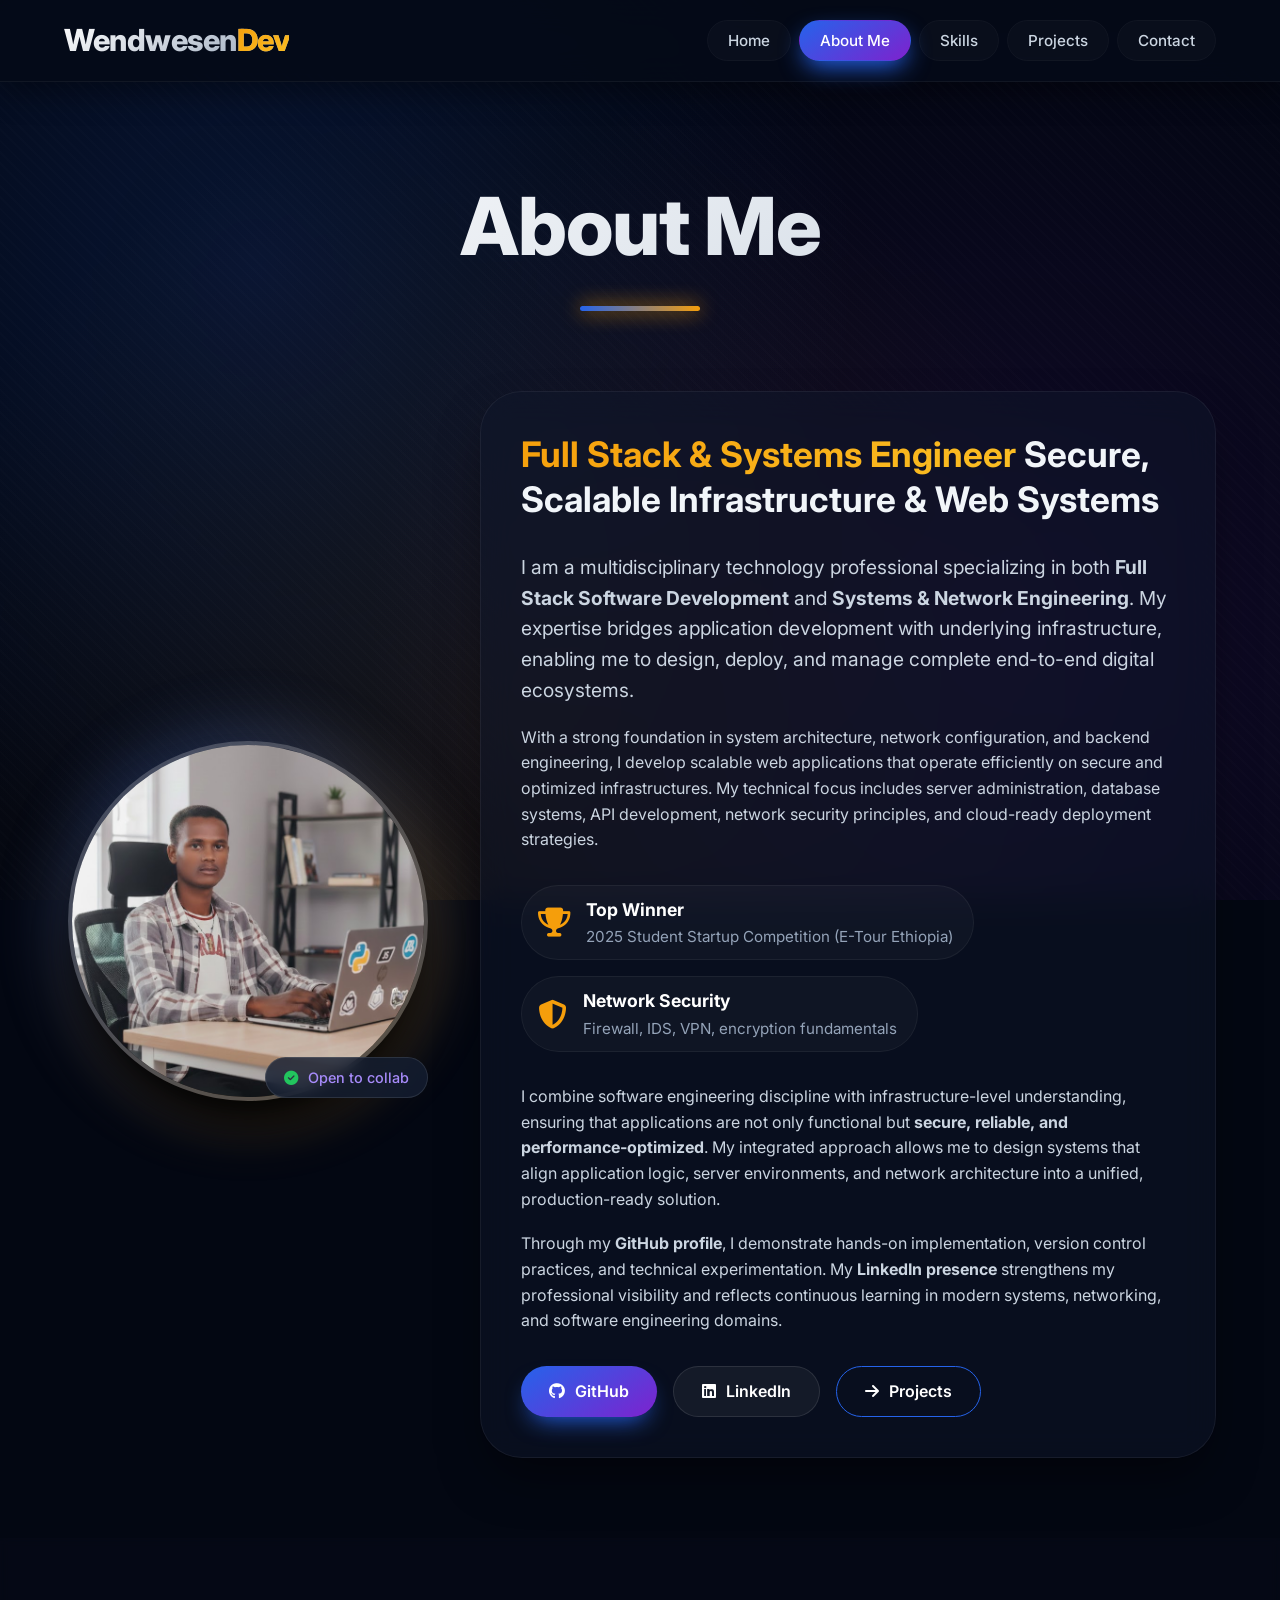
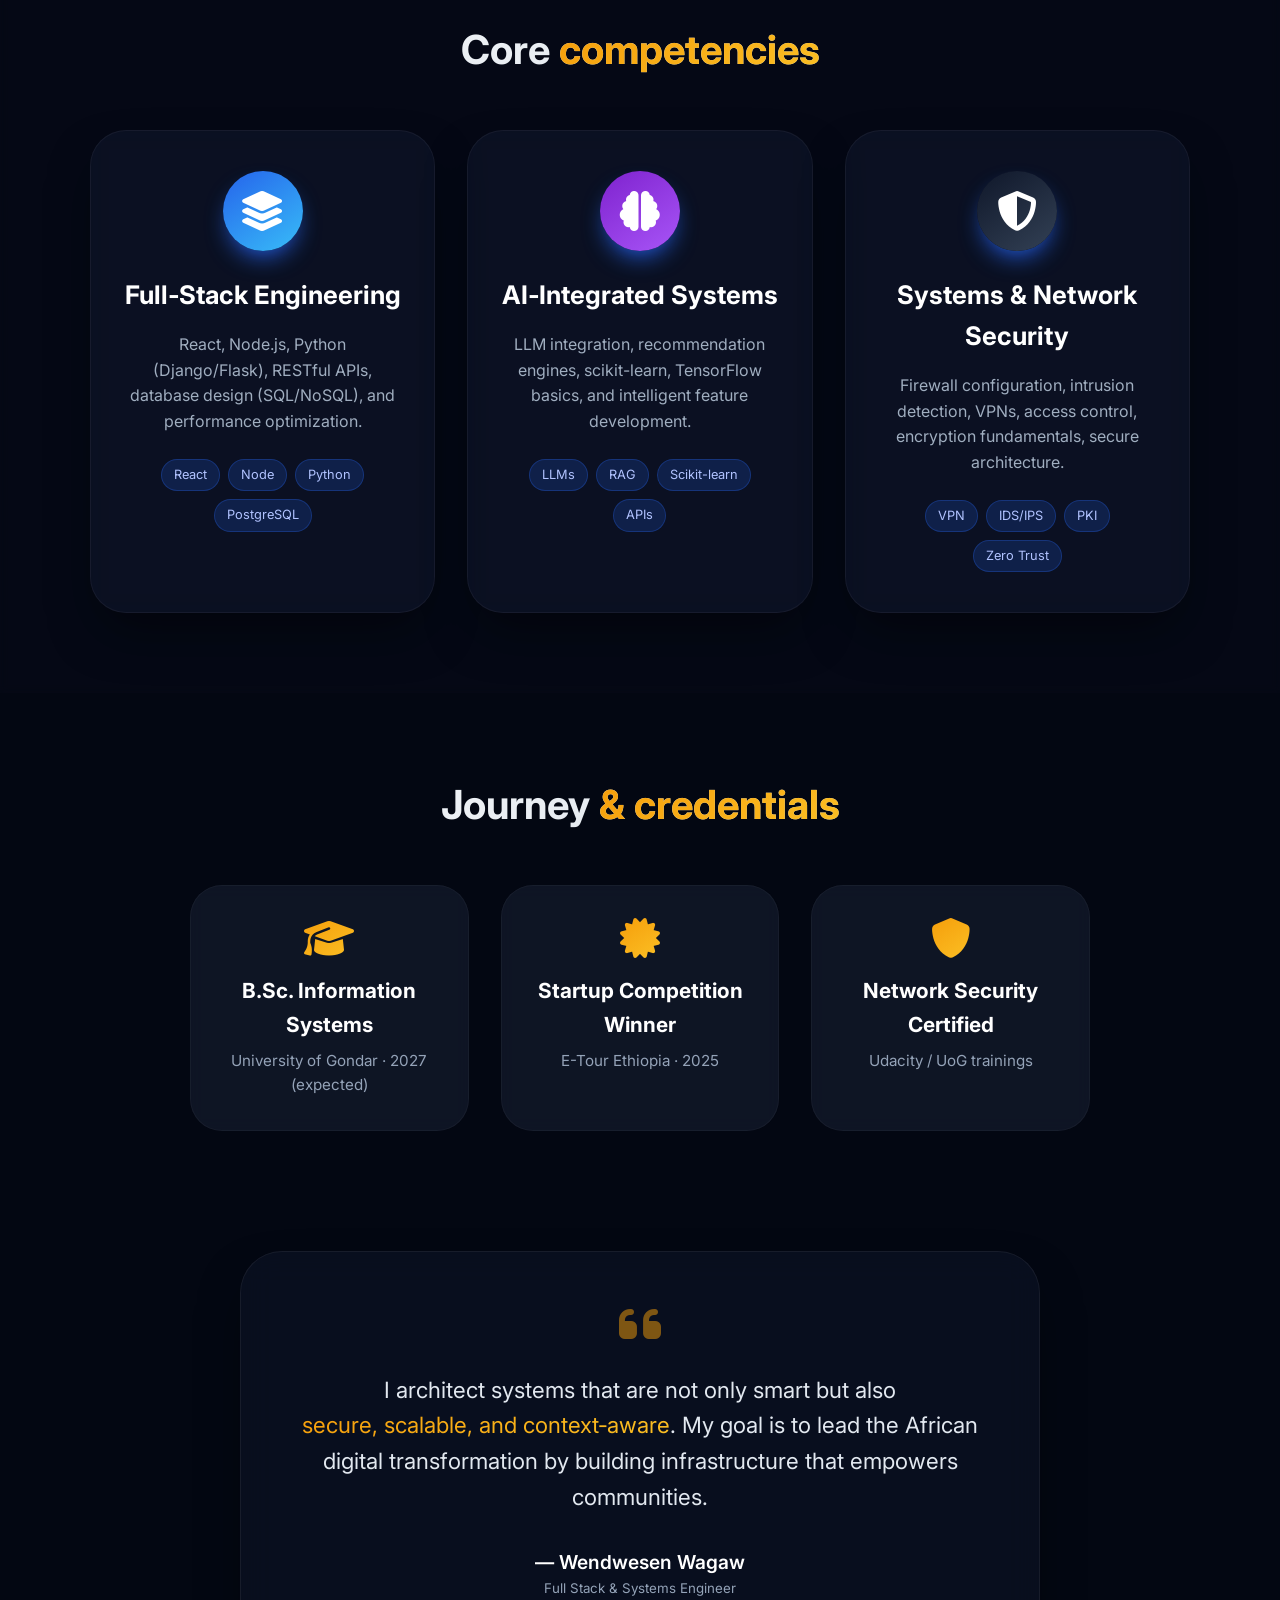
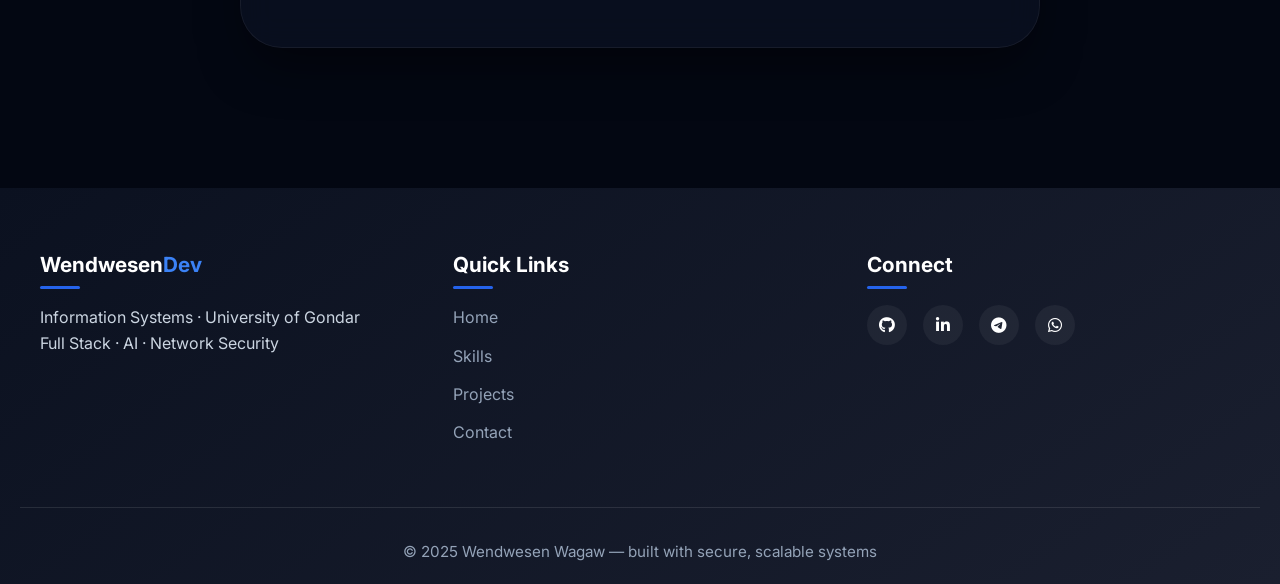
==== aboutme.html @ 7843f865 "Initial commit" ====
<!DOCTYPE html>
<html lang="en">

<head>
  <meta charset="UTF-8">
  <meta name="viewport" content="width=device-width, initial-scale=1.0">
  <title>About Me | Wendwesen · Full Stack & Systems Engineer</title>
  <!-- ===== aboutme.css ===== -->
  <link rel="stylesheet" href="aboutme.css">
  <!-- Font Awesome 6 (free) & Google Fonts -->
  <link rel="stylesheet" href="https://cdnjs.cloudflare.com/ajax/libs/font-awesome/6.4.0/css/all.min.css">
  <link href="https://fonts.googleapis.com/css2?family=Inter:wght@300;400;500;600;700;800&display=swap"
    rel="stylesheet">
</head>

<body>
  <!-- NAVBAR (matches project/contact style) -->
  <nav class="navbar">
    <div class="logo">Wendwesen<span>Dev</span></div>
    <ul class="nav-links">
      <li><a href="home.html">Home</a></li>
      <li><a href="aboutme.html" class="active">About Me</a></li>
      <li><a href="skills.html">Skills</a></li>
      <li><a href="projects.html">Projects</a></li>
      <li><a href="contact.html">Contact</a></li>
    </ul>
    <div class="hamburger">
      <span></span><span></span><span></span>
    </div>
  </nav>

  <!-- HERO (simple, bold) -->
  <header class="page-header">
    <div class="container">
      <h1>About Me</h1>
      <div class="header-underline"></div>
    </div>
  </header>

  <!-- MAIN BIO SECTION – redesigned with vibrant glass & gradient -->
  <main>
    <!-- INTRO CARD (left image, right text) -->
    <section class="intro-section fade-in">
      <div class="container intro-grid">
        <!-- profile image with animated glow -->
        <div class="profile-frame">
          <div class="profile-glow"></div>
          <img src="linkedin.jpg" alt="Wendwesen Wagaw" class="profile-img">
          <div class="status-badge">
            <i class="fa-solid fa-circle-check"></i> Open to collab
          </div>
        </div>

        <!-- right side glass card (expanded) -->
        <div class="intro-card glass-card">
          <h2><span class="gradient-highlight">Full Stack & Systems Engineer</span>  Secure, Scalable Infrastructure &
            Web Systems</h2>

          <p class="lead">I am a multidisciplinary technology professional specializing in both <strong>Full Stack
              Software Development</strong> and <strong>Systems & Network Engineering</strong>. My expertise bridges
            application development with underlying infrastructure, enabling me to design, deploy, and manage complete
            end-to-end digital ecosystems.</p>

          <p>With a strong foundation in system architecture, network configuration, and backend engineering, I develop
            scalable web applications that operate efficiently on secure and optimized infrastructures. My technical
            focus includes server administration, database systems, API development, network security principles, and
            cloud-ready deployment strategies.</p>

          <div class="achievement-grid">
            <div class="achievement-item">
              <i class="fa-solid fa-trophy"></i>
              <div><strong>Top Winner</strong> <span>2025 Student Startup Competition (E-Tour Ethiopia)</span></div>
            </div>
            <div class="achievement-item">
              <i class="fa-solid fa-shield-halved"></i>
              <div><strong>Network Security</strong> <span>Firewall, IDS, VPN, encryption fundamentals</span></div>
            </div>
          </div>

          <p>I combine software engineering discipline with infrastructure-level understanding, ensuring that
            applications are not only functional but <strong>secure, reliable, and performance-optimized</strong>. My
            integrated approach allows me to design systems that align application logic, server environments, and
            network architecture into a unified, production-ready solution.</p>

          <p>Through my <strong>GitHub profile</strong>, I demonstrate hands-on implementation, version control
            practices, and technical experimentation. My <strong>LinkedIn presence</strong> strengthens my professional
            visibility and reflects continuous learning in modern systems, networking, and software engineering domains.
          </p>

          <!-- CTA buttons (like contact page) -->
          <div class="cta-group">
            <a href="https://github.com/wendeor21-ai" class="btn btn-primary"><i class="fa-brands fa-github"></i> GitHub</a>
            <a href="https://www.linkedin.com/in/wendwesen-wagaw-0b482a38b" class="btn btn-secondary"><i class="fa-brands fa-linkedin"></i> LinkedIn</a>
            <a href="projects.html" class="btn btn-outline"><i class="fa-solid fa-arrow-right"></i> Projects</a>
          </div>
        </div>
      </div>
    </section>

    <!-- CORE PILLARS SECTION (3 cards, like contact/resources but with new colors) -->
    <section class="pillars-section fade-in">
      <div class="container">
        <h2 class="section-title">Core <span class="gradient-text">competencies</span></h2>
        <div class="pillars-grid">
          <div class="pillar-card">
            <div class="pillar-icon" style="background: linear-gradient(145deg, #2563eb, #38bdf8);">
              <i class="fa-solid fa-layer-group"></i>
            </div>
            <h3>Full‑Stack Engineering</h3>
            <p>React, Node.js, Python (Django/Flask), RESTful APIs, database design (SQL/NoSQL), and performance
              optimization.</p>
            <div class="pillar-tags">
              <span>React</span><span>Node</span><span>Python</span><span>PostgreSQL</span>
            </div>
          </div>
          <div class="pillar-card">
            <div class="pillar-icon" style="background: linear-gradient(145deg, #7e22ce, #a855f7);">
              <i class="fa-solid fa-brain"></i>
            </div>
            <h3>AI‑Integrated Systems</h3>
            <p>LLM integration, recommendation engines, scikit-learn, TensorFlow basics, and intelligent feature
              development.</p>
            <div class="pillar-tags">
              <span>LLMs</span><span>RAG</span><span>Scikit-learn</span><span>APIs</span>
            </div>
          </div>
          <div class="pillar-card">
            <div class="pillar-icon" style="background: linear-gradient(145deg, #0f172a, #334155);">
              <i class="fa-solid fa-shield-halved"></i>
            </div>
            <h3>Systems & Network Security</h3>
            <p>Firewall configuration, intrusion detection, VPNs, access control, encryption fundamentals, secure
              architecture.</p>
            <div class="pillar-tags">
              <span>VPN</span><span>IDS/IPS</span><span>PKI</span><span>Zero Trust</span>
            </div>
          </div>
        </div>
      </div>
    </section>

    <!-- MINI TIMELINE / EDUCATION (compact, professional) -->
    <section class="edu-section fade-in">
      <div class="container">
        <h2 class="section-title">Journey <span class="gradient-text">& credentials</span></h2>
        <div class="edu-flex">
          <div class="edu-card">
            <i class="fa-solid fa-graduation-cap"></i>
            <h4>B.Sc. Information Systems</h4>
            <p>University of Gondar · 2027 (expected)</p>
          </div>
          <div class="edu-card">
            <i class="fa-solid fa-certificate"></i>
            <h4>Startup Competition Winner</h4>
            <p>E-Tour Ethiopia · 2025</p>
          </div>
          <div class="edu-card">
            <i class="fa-solid fa-shield"></i>
            <h4>Network Security Certified</h4>
            <p>Udacity / UoG trainings</p>
          </div>
        </div>
      </div>
    </section>

    <!-- QUOTE / VISION (attractive highlight) -->
    <section class="vision-section fade-in">
      <div class="container">
        <div class="vision-card glass-card">
          <i class="fa-solid fa-quote-left"></i>
          <p>I architect systems that are not only smart but also <span class="gradient-highlight">secure, scalable, and
              context‑aware</span>. My goal is to lead the African digital transformation by building infrastructure
            that empowers communities.</p>
          <div class="vision-footer">
            <span>— Wendwesen Wagaw</span>
            <small>Full Stack & Systems Engineer</small>
          </div>
        </div>
      </div>
    </section>
  </main>

  <!-- FOOTER (exactly like contact page) -->
  <footer>
    <div class="footer-content">
      <div class="footer-col">
        <h3>Wendwesen<span>Dev</span></h3>
        <p>Information Systems · University of Gondar</p>
        <p>Full Stack · AI · Network Security</p>
      </div>
      <div class="footer-col">
        <h3>Quick Links</h3>
        <a href="home.html">Home</a>
        <a href="skills.html">Skills</a>
        <a href="projects.html">Projects</a>
        <a href="contact.html">Contact</a>
      </div>
      <div class="footer-col">
        <h3>Connect</h3>
        <div class="footer-social">
          <a href="https://github.com/wendeor21-ai" aria-label="GitHub"><i class="fab fa-github"></i></a>
          <a href="https://www.linkedin.com/in/wendwesen-wagaw-0b482a38b" aria-label="LinkedIn"><i class="fab fa-linkedin-in"></i></a>
          <a href="https://t.me/wendwesen1" target="_blank" aria-label="Telegram"><i class="fab fa-telegram"></i></a>
            <a href="https://wa.me/251914225724" target="_blank" aria-label="WhatsApp"><i class="fab fa-whatsapp"></i></a>

        </div>
      </div>
    </div>
    <p class="footer-bottom">© 2025 Wendwesen Wagaw — built with secure, scalable systems</p>
  </footer>

  <!-- mobile menu script + fade observer -->
  <script>
    // mobile toggle
    const hamburger = document.querySelector('.hamburger');
    const navLinks = document.querySelector('.nav-links');
    hamburger.addEventListener('click', () => {
      navLinks.classList.toggle('active');
    });
    // close on link click
    document.querySelectorAll('.nav-links a').forEach(link => {
      link.addEventListener('click', () => navLinks.classList.remove('active'));
    });

    // fade-in observer
    const faders = document.querySelectorAll('.fade-in');
    const observer = new IntersectionObserver(entries => {
      entries.forEach(e => e.isIntersecting && e.target.classList.add('visible'));
    }, { threshold: 0.2 });
    faders.forEach(el => observer.observe(el));
  </script>
</body>

</html>
---- aboutme.css ----
/* ===== aboutme.css – redesigned, attractive, matches project/contact aesthetic ===== */
* {
  margin: 0;
  padding: 0;
  box-sizing: border-box;
}

:root {
  --primary: #2563eb;
  --primary-light: #3b82f6;
  --primary-dark: #1d4ed8;
  --secondary: #7e22ce;
  --accent: #f59e0b;
  --accent-light: #fbbf24;
  --dark: #0b1120;
  --darker: #030712;
  --text: #f1f5f9;
  --text-muted: #94a3b8;
  --glass-bg: rgba(15, 23, 42, 0.5);
  --glass-border: rgba(255, 255, 255, 0.06);
  --card-glow: rgba(37, 99, 235, 0.3);
  --gradient-primary: linear-gradient(145deg, #2563eb, #7e22ce);
  --gradient-gold: linear-gradient(145deg, #f59e0b, #fbbf24);
  --shadow-card: 0 25px 50px -12px rgba(0, 0, 0, 0.5);
  --shadow-hover: 0 30px 60px -12px var(--card-glow);
  --font-main: 'Inter', sans-serif;
}

body {
  font-family: var(--font-main);
  background: var(--darker);
  color: var(--text);
  line-height: 1.6;
  overflow-x: hidden;
}

/* animated mesh (subtle) */
body::before {
  content: '';
  position: fixed;
  inset: 0;
  background:
    radial-gradient(circle at 20% 30%, rgba(37, 99, 235, 0.15) 0%, transparent 50%),
    radial-gradient(circle at 80% 70%, rgba(126, 34, 206, 0.12) 0%, transparent 55%),
    radial-gradient(circle at 40% 80%, rgba(245, 158, 11, 0.08) 0%, transparent 60%);
  z-index: -2;
}

body::after {
  content: '';
  position: fixed;
  inset: 0;
  background: repeating-linear-gradient(45deg, rgba(255, 255, 255, 0.01) 0px, rgba(255, 255, 255, 0.01) 2px, transparent 2px, transparent 8px);
  z-index: -1;
  pointer-events: none;
}

.container {
  max-width: 1200px;
  margin: 0 auto;
  padding: 0 24px;
}

/* ---------- NAVBAR (exact match with contact/projects) ---------- */
.navbar {
  display: flex;
  justify-content: space-between;
  align-items: center;
  padding: 1rem 5%;
  background: rgba(5, 10, 24, 0.9);
  backdrop-filter: blur(16px);
  -webkit-backdrop-filter: blur(16px);
  border-bottom: 1px solid rgba(255, 255, 255, 0.05);
  box-shadow: 0 8px 32px rgba(0, 0, 0, 0.4);
  position: sticky;
  top: 0;
  z-index: 1000;
}

.logo {
  font-size: 1.9rem;
  font-weight: 800;
  background: linear-gradient(145deg, #ffffff, #94a3b8);
  -webkit-background-clip: text;
  background-clip: text;
  color: transparent;
  letter-spacing: -0.5px;
}

.logo span {
  background: var(--gradient-gold);
  -webkit-background-clip: text;
  background-clip: text;
  color: transparent;
}

.nav-links {
  display: flex;
  list-style: none;
  gap: 0.5rem;
}

.nav-links a {
  padding: 10px 20px;
  text-decoration: none;
  color: #cbd5e1;
  font-weight: 500;
  border-radius: 40px;
  transition: 0.3s;
  background: rgba(255, 255, 255, 0.02);
  border: 1px solid rgba(255, 255, 255, 0.03);
  font-size: 0.95rem;
}

.nav-links a:hover {
  background: rgba(37, 99, 235, 0.15);
  border-color: rgba(37, 99, 235, 0.3);
  color: white;
  transform: translateY(-2px);
  box-shadow: 0 6px 18px rgba(37, 99, 235, 0.25);
}

.nav-links a.active {
  background: var(--gradient-primary);
  color: white;
  border-color: transparent;
  box-shadow: 0 10px 25px -5px var(--primary);
}

.hamburger {
  display: none;
  flex-direction: column;
  cursor: pointer;
}

.hamburger span {
  width: 28px;
  height: 3px;
  background: white;
  margin: 4px 0;
  border-radius: 6px;
  transition: 0.3s;
}

/* ---------- PAGE HEADER ---------- */
.page-header {
  text-align: center;
  padding: 80px 20px 40px;
  background: transparent;
}

.page-header h1 {
  font-size: clamp(3rem, 10vw, 5rem);
  font-weight: 800;
  background: linear-gradient(145deg, #ffffff, #cbd5e1);
  -webkit-background-clip: text;
  background-clip: text;
  color: transparent;
  letter-spacing: -1px;
  margin-bottom: 1rem;
}

.header-underline {
  width: 120px;
  height: 5px;
  background: linear-gradient(90deg, var(--primary), var(--accent));
  margin: 0 auto;
  border-radius: 6px;
  box-shadow: 0 0 20px var(--accent);
}

/* ---------- INTRO SECTION (flex row) ---------- */
.intro-section {
  padding: 40px 0 80px;
}

.intro-grid {
  display: grid;
  grid-template-columns: 1fr 2fr;
  gap: 3rem;
  align-items: center;
}

@media (max-width: 900px) {
  .intro-grid {
    grid-template-columns: 1fr;
    gap: 2rem;
  }
}

/* profile frame */
.profile-frame {
  position: relative;
  width: 100%;
  max-width: 360px;
  margin: 0 auto;
}

.profile-glow {
  position: absolute;
  inset: -15px;
  border-radius: 50%;
  background: linear-gradient(145deg, var(--primary), var(--accent));
  opacity: 0.3;
  filter: blur(30px);
  z-index: -1;
  animation: pulse 4s ease-in-out infinite;
}

@keyframes pulse {

  0%,
  100% {
    opacity: 0.3;
    transform: scale(1);
  }

  50% {
    opacity: 0.6;
    transform: scale(1.05);
  }
}

.profile-img {
  width: 100%;
  aspect-ratio: 1/1;
  border-radius: 50%;
  object-fit: cover;
  border: 4px solid rgba(255, 255, 255, 0.2);
  box-shadow: 0 30px 40px -10px black;
  transition: 0.5s;
}

.profile-img:hover {
  border-color: var(--accent);
  transform: scale(1.02);
  box-shadow: 0 40px 60px -8px var(--primary);
}

.status-badge {
  position: absolute;
  bottom: 10px;
  right: 0;
  background: rgba(20, 30, 50, 0.8);
  backdrop-filter: blur(8px);
  padding: 8px 18px;
  border-radius: 40px;
  font-size: 0.9rem;
  border: 1px solid rgba(255, 255, 255, 0.1);
  color: #a78bfa;
  font-weight: 500;
}

.status-badge i {
  color: #22c55e;
  margin-right: 6px;
}

/* glass card (reusable) */
.glass-card {
  background: rgba(15, 23, 42, 0.5);
  backdrop-filter: blur(16px);
  -webkit-backdrop-filter: blur(16px);
  border: 1px solid rgba(255, 255, 255, 0.06);
  border-radius: 42px;
  box-shadow: var(--shadow-card);
  padding: 2.5rem;
  transition: 0.4s;
}

.glass-card:hover {
  border-color: rgba(255, 255, 255, 0.15);
  box-shadow: var(--shadow-hover);
  background: rgba(25, 35, 55, 0.6);
  transform: translateY(-6px);
}

.intro-card h2 {
  font-size: 2.2rem;
  font-weight: 700;
  line-height: 1.3;
  margin-bottom: 1.8rem;
}

.gradient-highlight {
  background: var(--gradient-gold);
  -webkit-background-clip: text;
  background-clip: text;
  color: transparent;
  display: inline-block;
}

.lead {
  font-size: 1.2rem;
  color: #e2e8f0;
  margin-bottom: 1.2rem;
}

.intro-card p {
  color: #cbd5e1;
  margin-bottom: 1.2rem;
}

.achievement-grid {
  display: flex;
  flex-direction: column;
  gap: 1rem;
  margin: 2rem 0;
}

.achievement-item {
  display: flex;
  align-items: center;
  gap: 1rem;
  background: rgba(255, 255, 255, 0.03);
  border: 1px solid rgba(255, 255, 255, 0.05);
  border-radius: 50px;
  padding: 10px 20px 10px 16px;
  width: fit-content;
}

.achievement-item i {
  font-size: 1.8rem;
  color: var(--accent);
}

.achievement-item strong {
  display: block;
  color: white;
  font-size: 1.1rem;
}

.achievement-item span {
  color: #94a3b8;
  font-size: 0.95rem;
}

/* cta group */
.cta-group {
  display: flex;
  flex-wrap: wrap;
  gap: 1rem;
  margin-top: 2rem;
}

.btn {
  padding: 12px 28px;
  border-radius: 60px;
  text-decoration: none;
  font-weight: 600;
  transition: 0.3s;
  display: inline-flex;
  align-items: center;
  gap: 10px;
  border: none;
  cursor: pointer;
  font-size: 1rem;
}

.btn-primary {
  background: var(--gradient-primary);
  color: white;
  box-shadow: 0 12px 24px -10px var(--primary);
}

.btn-primary:hover {
  transform: translateY(-3px);
  box-shadow: 0 18px 30px -8px var(--primary);
}

.btn-secondary {
  background: rgba(255, 255, 255, 0.05);
  border: 1px solid rgba(255, 255, 255, 0.1);
  color: white;
}

.btn-secondary:hover {
  background: rgba(255, 255, 255, 0.1);
  border-color: var(--accent);
  transform: translateY(-3px);
}

.btn-outline {
  background: transparent;
  border: 1px solid var(--primary);
  color: white;
}

.btn-outline:hover {
  background: var(--primary);
  transform: translateY(-3px);
}

/* ---------- PILLARS SECTION (3 cards) ---------- */
.pillars-section {
  padding: 80px 0;
  background: rgba(10, 15, 30, 0.3);
  backdrop-filter: blur(4px);
}

.section-title {
  font-size: 2.5rem;
  font-weight: 700;
  text-align: center;
  margin-bottom: 3rem;
  background: linear-gradient(145deg, #ffffff, #cbd5e1);
  -webkit-background-clip: text;
  background-clip: text;
  color: transparent;
}

.gradient-text {
  background: var(--gradient-gold);
  -webkit-background-clip: text;
  background-clip: text;
  color: transparent;
}

.pillars-grid {
  display: grid;
  grid-template-columns: repeat(auto-fit, minmax(280px, 1fr));
  gap: 2rem;
  max-width: 1100px;
  margin: 0 auto;
}

.pillar-card {
  background: rgba(15, 23, 42, 0.6);
  backdrop-filter: blur(12px);
  border: 1px solid rgba(255, 255, 255, 0.05);
  border-radius: 36px;
  padding: 2.5rem 2rem;
  text-align: center;
  transition: 0.3s;
  box-shadow: var(--shadow-card);
}

.pillar-card:hover {
  transform: translateY(-10px);
  border-color: rgba(59, 130, 246, 0.3);
  background: rgba(25, 35, 55, 0.8);
  box-shadow: var(--shadow-hover);
}

.pillar-icon {
  width: 80px;
  height: 80px;
  border-radius: 50%;
  margin: 0 auto 1.5rem;
  display: flex;
  align-items: center;
  justify-content: center;
  box-shadow: 0 12px 24px -8px var(--primary);
}

.pillar-icon i {
  font-size: 2.5rem;
  color: white;
}

.pillar-card h3 {
  font-size: 1.6rem;
  margin-bottom: 1rem;
  color: white;
}

.pillar-card p {
  color: #a0aec0;
  margin-bottom: 1.5rem;
}

.pillar-tags {
  display: flex;
  flex-wrap: wrap;
  gap: 0.5rem;
  justify-content: center;
}

.pillar-tags span {
  background: rgba(37, 99, 235, 0.2);
  border: 1px solid rgba(37, 99, 235, 0.3);
  padding: 5px 12px;
  border-radius: 40px;
  font-size: 0.8rem;
  color: #b1c3ff;
}

/* ---------- EDUCATION JOURNEY (mini cards) ---------- */
.edu-section {
  padding: 80px 0;
}

.edu-flex {
  display: flex;
  flex-wrap: wrap;
  justify-content: center;
  gap: 2rem;
  max-width: 900px;
  margin: 0 auto;
}

.edu-card {
  background: rgba(20, 28, 45, 0.7);
  backdrop-filter: blur(8px);
  border: 1px solid rgba(255, 255, 255, 0.04);
  border-radius: 32px;
  padding: 2rem;
  flex: 1 1 200px;
  text-align: center;
  transition: 0.3s;
}

.edu-card:hover {
  background: rgba(37, 60, 95, 0.7);
  border-color: rgba(59, 130, 246, 0.3);
  transform: translateY(-6px);
}

.edu-card i {
  font-size: 2.5rem;
  background: var(--gradient-gold);
  -webkit-background-clip: text;
  background-clip: text;
  color: transparent;
  margin-bottom: 1rem;
}

.edu-card h4 {
  font-size: 1.3rem;
  margin-bottom: 0.5rem;
  color: white;
}

.edu-card p {
  color: var(--text-muted);
  font-size: 0.95rem;
}

/* ---------- VISION CARD ---------- */
.vision-section {
  padding: 40px 0 80px;
}

.vision-card {
  max-width: 800px;
  margin: 0 auto;
  text-align: center;
  padding: 3rem 2.5rem;
}

.vision-card i {
  font-size: 3rem;
  color: var(--accent);
  opacity: 0.5;
  margin-bottom: 1.5rem;
}

.vision-card p {
  font-size: 1.4rem;
  line-height: 1.6;
  color: #e2e8f0;
}

.vision-footer {
  margin-top: 2rem;
  display: flex;
  flex-direction: column;
  color: var(--text-muted);
}

.vision-footer span {
  font-size: 1.2rem;
  font-weight: 600;
  color: white;
}

/* ---------- FOOTER (exact match with contact) ---------- */
footer {
  background: linear-gradient(145deg, #0b1120, #1a1f2f);
  color: #cbd5e1;
  padding: 60px 20px 20px;
  margin-top: 60px;
}

.footer-content {
  display: grid;
  grid-template-columns: repeat(auto-fit, minmax(220px, 1fr));
  gap: 2.5rem;
  max-width: 1200px;
  margin: 0 auto;
  text-align: left;
}

.footer-col h3 {
  color: white;
  margin-bottom: 1.5rem;
  font-size: 1.3rem;
  position: relative;
  display: inline-block;
}

.footer-col h3 span {
  color: var(--primary-light);
}

.footer-col h3::after {
  content: '';
  position: absolute;
  bottom: -8px;
  left: 0;
  width: 40px;
  height: 3px;
  background: var(--primary);
  border-radius: 4px;
}

.footer-col a {
  color: #94a3b8;
  text-decoration: none;
  display: block;
  margin-bottom: 0.8rem;
  transition: 0.2s;
}

.footer-col a:hover {
  color: white;
  transform: translateX(5px);
}

.footer-social {
  display: flex;
  gap: 1rem;
}

.footer-social a {
  background: rgba(255, 255, 255, 0.05);
  width: 40px;
  height: 40px;
  border-radius: 50%;
  display: flex;
  align-items: center;
  justify-content: center;
  color: white;
  transition: 0.3s;
}

.footer-social a:hover {
  background: var(--primary);
  transform: translateY(-3px);
}

.footer-bottom {
  border-top: 1px solid rgba(255, 255, 255, 0.1);
  margin-top: 3rem;
  padding-top: 2rem;
  text-align: center;
  font-size: 0.95rem;
  color: #94a3b8;
}

/* ---------- ANIMATIONS ---------- */
.fade-in {
  opacity: 0;
  transform: translateY(35px);
  transition: 1s cubic-bezier(0.2, 0.9, 0.3, 1);
}

.fade-in.visible {
  opacity: 1;
  transform: translateY(0);
}

/* ---------- RESPONSIVE ---------- */
@media (max-width: 768px) {
  .hamburger {
    display: flex;
  }

  .nav-links {
    position: fixed;
    top: 80px;
    left: -100%;
    width: 100%;
    flex-direction: column;
    background: rgba(5, 10, 24, 0.98);
    backdrop-filter: blur(20px);
    padding: 2rem 0;
    transition: left 0.3s;
    align-items: center;
    gap: 1rem;
    border-bottom: 1px solid rgba(255, 255, 255, 0.1);
  }

  .nav-links.active {
    left: 0;
  }

  .nav-links li {
    width: 100%;
    text-align: center;
  }

  .nav-links a {
    display: inline-block;
    width: 80%;
  }

  .section-title {
    font-size: 2rem;
  }

  .intro-card h2 {
    font-size: 1.8rem;
  }

  .glass-card {
    padding: 1.8rem;
  }
}

@media (max-width: 500px) {
  .achievement-item {
    flex-wrap: wrap;
    width: 100%;
  }

  .cta-group {
    flex-direction: column;
  }

  .btn {
    width: 100%;
    justify-content: center;
  }
}
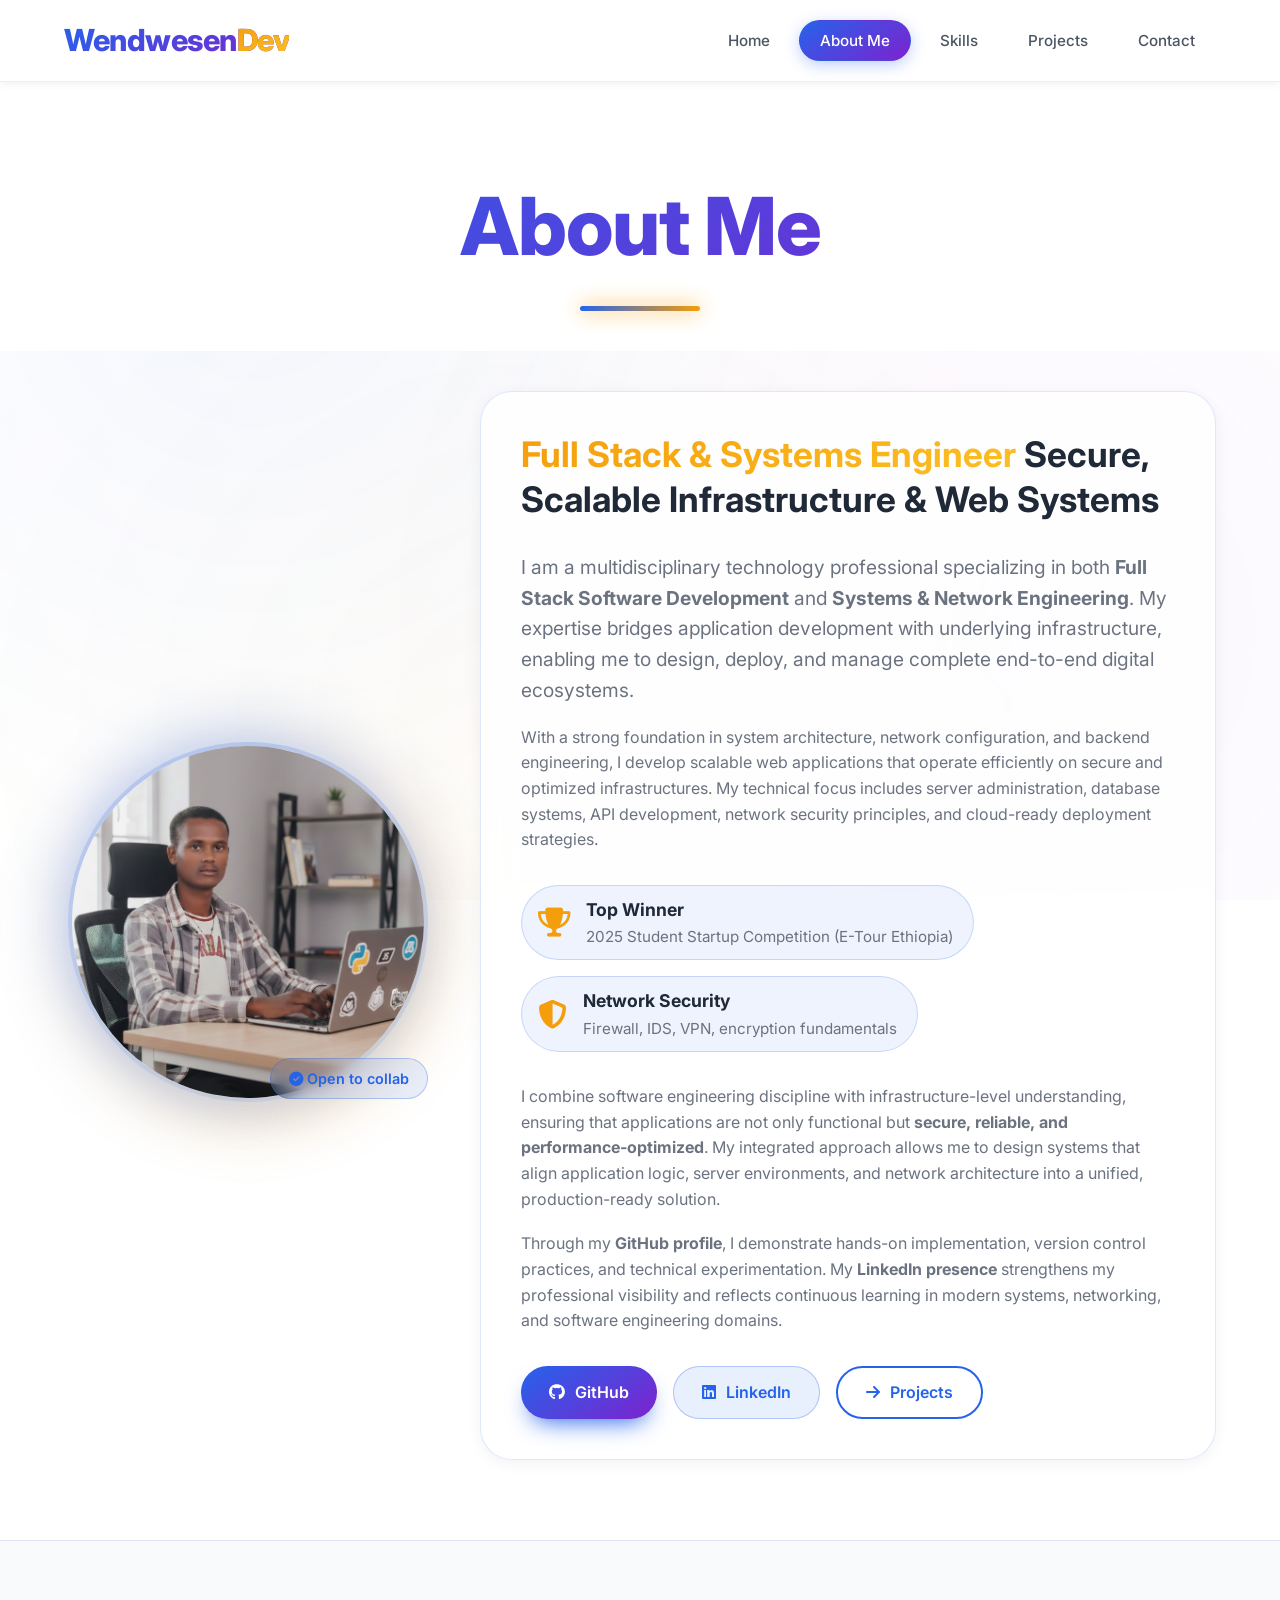
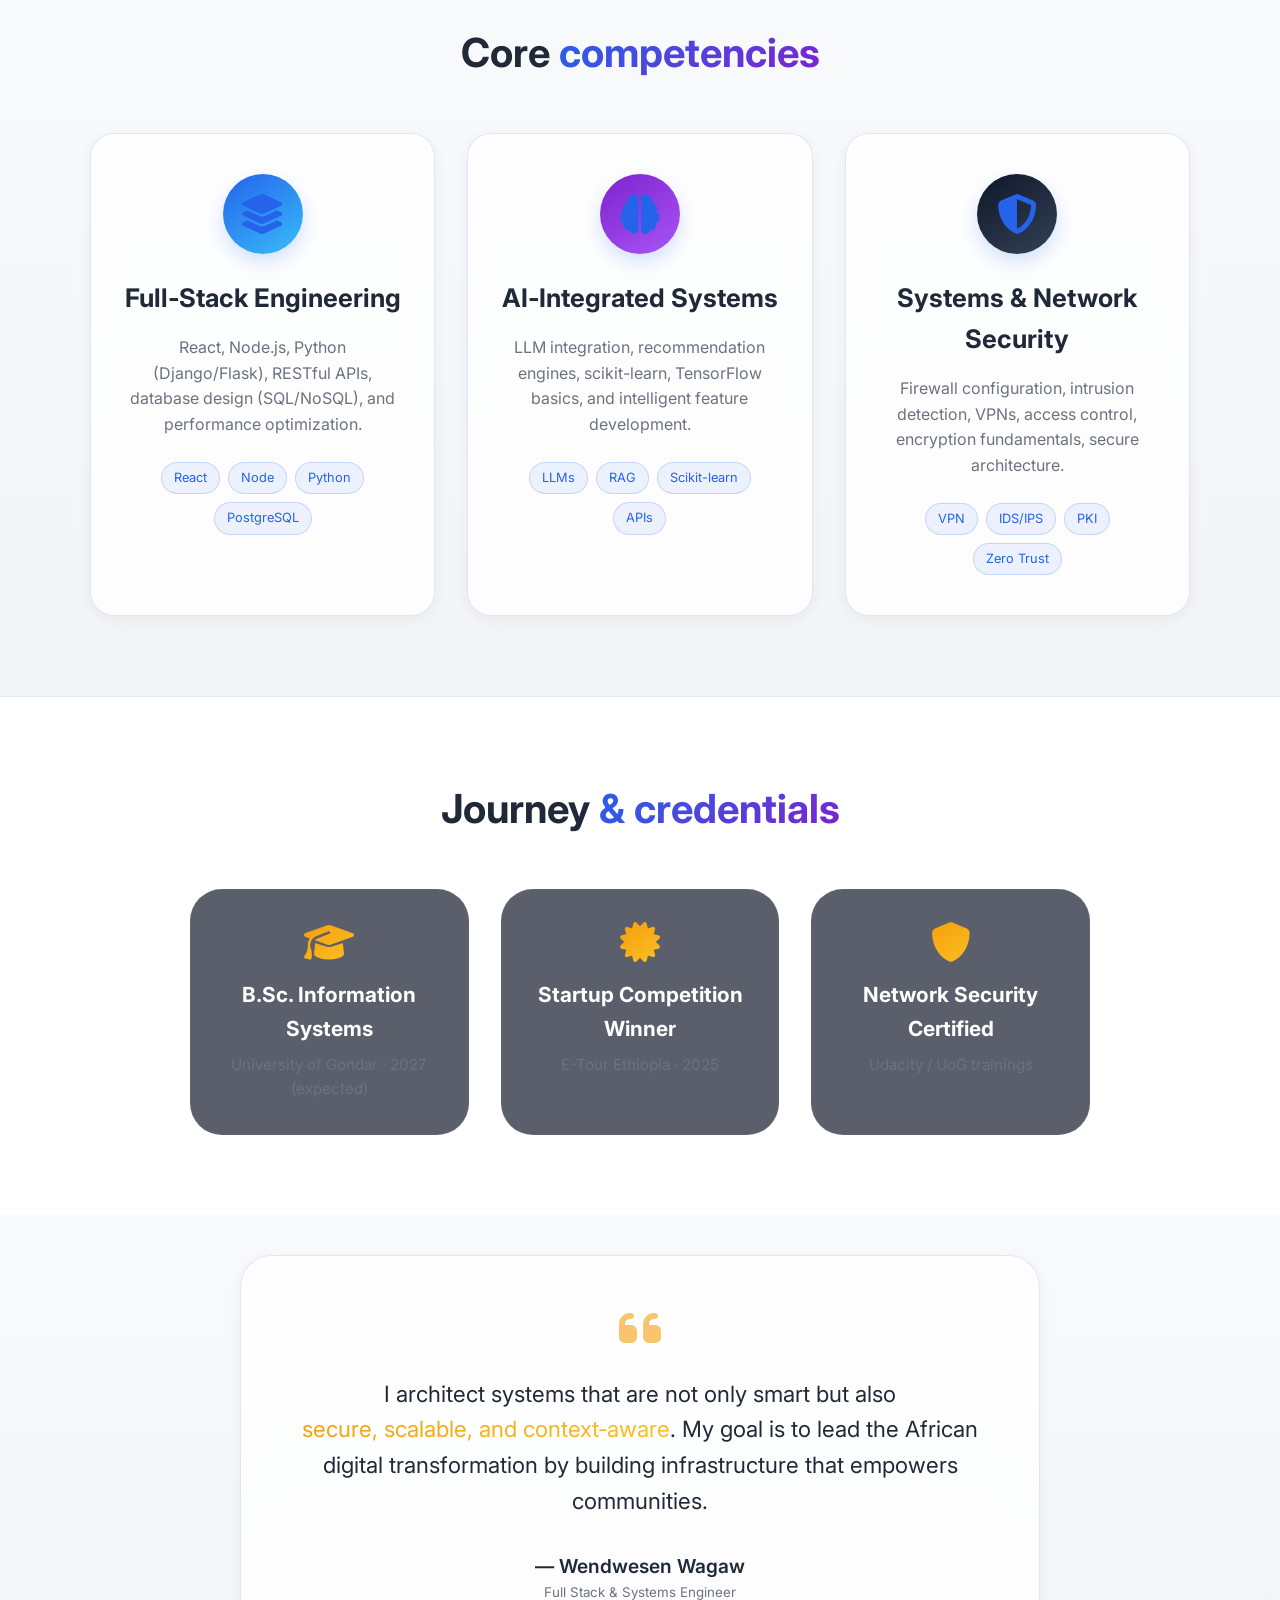
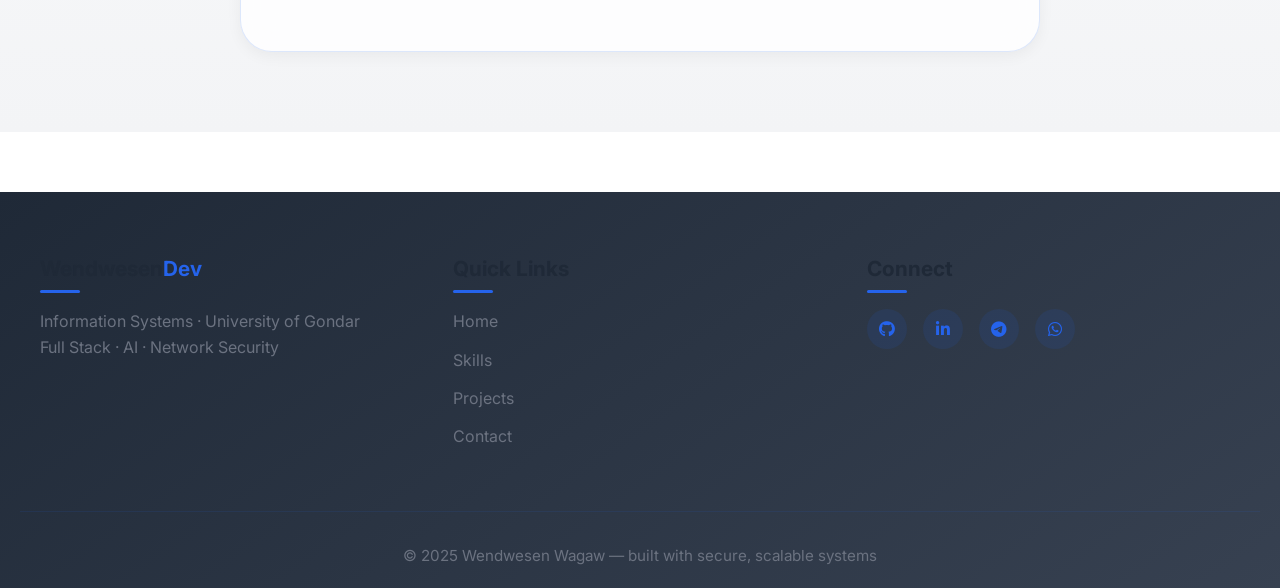
==== commit 1b68e60b: "Update profile details and layout" ====
--- a/aboutme.html
+++ b/aboutme.html
@@ -18,7 +18,7 @@
   <nav class="navbar">
     <div class="logo">Wendwesen<span>Dev</span></div>
     <ul class="nav-links">
-      <li><a href="home.html">Home</a></li>
+      <li><a href="index.html">Home</a></li>
       <li><a href="aboutme.html" class="active">About Me</a></li>
       <li><a href="skills.html">Skills</a></li>
       <li><a href="projects.html">Projects</a></li>
--- a/aboutme.css
+++ b/aboutme.css
@@ -13,36 +13,36 @@
   --accent: #f59e0b;
   --accent-light: #fbbf24;
   --dark: #0b1120;
-  --darker: #030712;
-  --text: #f1f5f9;
-  --text-muted: #94a3b8;
-  --glass-bg: rgba(15, 23, 42, 0.5);
-  --glass-border: rgba(255, 255, 255, 0.06);
-  --card-glow: rgba(37, 99, 235, 0.3);
+  --darker: #ffffff;
+  --text: #1f2937;
+  --text-muted: #6b7280;
+  --glass-bg: rgba(255, 255, 255, 0.8);
+  --glass-border: rgba(37, 99, 235, 0.1);
+  --card-glow: rgba(37, 99, 235, 0.15);
   --gradient-primary: linear-gradient(145deg, #2563eb, #7e22ce);
   --gradient-gold: linear-gradient(145deg, #f59e0b, #fbbf24);
-  --shadow-card: 0 25px 50px -12px rgba(0, 0, 0, 0.5);
-  --shadow-hover: 0 30px 60px -12px var(--card-glow);
+  --shadow-card: 0 10px 30px rgba(0, 0, 0, 0.08);
+  --shadow-hover: 0 15px 40px rgba(37, 99, 235, 0.15);
   --font-main: 'Inter', sans-serif;
 }
 
 body {
   font-family: var(--font-main);
-  background: var(--darker);
+  background: #ffffff;
   color: var(--text);
   line-height: 1.6;
   overflow-x: hidden;
 }
 
-/* animated mesh (subtle) */
+/* subtle modern gradient background */
 body::before {
   content: '';
   position: fixed;
   inset: 0;
   background:
-    radial-gradient(circle at 20% 30%, rgba(37, 99, 235, 0.15) 0%, transparent 50%),
-    radial-gradient(circle at 80% 70%, rgba(126, 34, 206, 0.12) 0%, transparent 55%),
-    radial-gradient(circle at 40% 80%, rgba(245, 158, 11, 0.08) 0%, transparent 60%);
+    radial-gradient(circle at 20% 30%, rgba(37, 99, 235, 0.05) 0%, transparent 50%),
+    radial-gradient(circle at 80% 70%, rgba(126, 34, 206, 0.04) 0%, transparent 55%),
+    radial-gradient(circle at 40% 80%, rgba(245, 158, 11, 0.03) 0%, transparent 60%);
   z-index: -2;
 }
 
@@ -50,7 +50,7 @@
   content: '';
   position: fixed;
   inset: 0;
-  background: repeating-linear-gradient(45deg, rgba(255, 255, 255, 0.01) 0px, rgba(255, 255, 255, 0.01) 2px, transparent 2px, transparent 8px);
+  background: none;
   z-index: -1;
   pointer-events: none;
 }
@@ -67,11 +67,11 @@
   justify-content: space-between;
   align-items: center;
   padding: 1rem 5%;
-  background: rgba(5, 10, 24, 0.9);
+  background: rgba(255, 255, 255, 0.95);
   backdrop-filter: blur(16px);
   -webkit-backdrop-filter: blur(16px);
-  border-bottom: 1px solid rgba(255, 255, 255, 0.05);
-  box-shadow: 0 8px 32px rgba(0, 0, 0, 0.4);
+  border-bottom: 1px solid rgba(37, 99, 235, 0.1);
+  box-shadow: 0 2px 8px rgba(0, 0, 0, 0.06);
   position: sticky;
   top: 0;
   z-index: 1000;
@@ -80,7 +80,7 @@
 .logo {
   font-size: 1.9rem;
   font-weight: 800;
-  background: linear-gradient(145deg, #ffffff, #94a3b8);
+  background: linear-gradient(145deg, #2563eb, #7e22ce);
   -webkit-background-clip: text;
   background-clip: text;
   color: transparent;
@@ -103,28 +103,28 @@
 .nav-links a {
   padding: 10px 20px;
   text-decoration: none;
-  color: #cbd5e1;
+  color: #4b5563;
   font-weight: 500;
   border-radius: 40px;
   transition: 0.3s;
-  background: rgba(255, 255, 255, 0.02);
-  border: 1px solid rgba(255, 255, 255, 0.03);
+  background: transparent;
+  border: 1px solid transparent;
   font-size: 0.95rem;
 }
 
 .nav-links a:hover {
-  background: rgba(37, 99, 235, 0.15);
-  border-color: rgba(37, 99, 235, 0.3);
-  color: white;
+  background: rgba(37, 99, 235, 0.08);
+  border-color: rgba(37, 99, 235, 0.2);
+  color: #2563eb;
   transform: translateY(-2px);
-  box-shadow: 0 6px 18px rgba(37, 99, 235, 0.25);
+  box-shadow: 0 4px 12px rgba(37, 99, 235, 0.12);
 }
 
 .nav-links a.active {
   background: var(--gradient-primary);
   color: white;
   border-color: transparent;
-  box-shadow: 0 10px 25px -5px var(--primary);
+  box-shadow: 0 4px 15px rgba(37, 99, 235, 0.3);
 }
 
 .hamburger {
@@ -136,7 +136,7 @@
 .hamburger span {
   width: 28px;
   height: 3px;
-  background: white;
+  background: #1f2937;
   margin: 4px 0;
   border-radius: 6px;
   transition: 0.3s;
@@ -146,13 +146,13 @@
 .page-header {
   text-align: center;
   padding: 80px 20px 40px;
-  background: transparent;
+  background: white;
 }
 
 .page-header h1 {
   font-size: clamp(3rem, 10vw, 5rem);
   font-weight: 800;
-  background: linear-gradient(145deg, #ffffff, #cbd5e1);
+  background: linear-gradient(145deg, var(--primary), var(--secondary));
   -webkit-background-clip: text;
   background-clip: text;
   color: transparent;
@@ -226,28 +226,30 @@
   aspect-ratio: 1/1;
   border-radius: 50%;
   object-fit: cover;
-  border: 4px solid rgba(255, 255, 255, 0.2);
-  box-shadow: 0 30px 40px -10px black;
+  border: 4px solid rgba(37, 99, 235, 0.2);
+  box-shadow: 0 15px 35px rgba(37, 99, 235, 0.15);
   transition: 0.5s;
 }
 
 .profile-img:hover {
   border-color: var(--accent);
   transform: scale(1.02);
-  box-shadow: 0 40px 60px -8px var(--primary);
+  box-shadow: 0 25px 50px rgba(37, 99, 235, 0.25);
 }
 
 .status-badge {
   position: absolute;
   bottom: 10px;
   right: 0;
-  background: rgba(20, 30, 50, 0.8);
+  background: rgba(37, 99, 235, 0.1);
   backdrop-filter: blur(8px);
   padding: 8px 18px;
   border-radius: 40px;
   font-size: 0.9rem;
-  border: 1px solid rgba(255, 255, 255, 0.1);
-  color: #a78bfa;
+  border: 1px solid rgba(37, 99, 235, 0.3);
+  color: var(--primary);
+  font-weight: 600;
+}
   font-weight: 500;
 }
 
@@ -258,20 +260,20 @@
 
 /* glass card (reusable) */
 .glass-card {
-  background: rgba(15, 23, 42, 0.5);
+  background: rgba(255, 255, 255, 0.8);
   backdrop-filter: blur(16px);
   -webkit-backdrop-filter: blur(16px);
-  border: 1px solid rgba(255, 255, 255, 0.06);
-  border-radius: 42px;
-  box-shadow: var(--shadow-card);
+  border: 1px solid rgba(37, 99, 235, 0.15);
+  border-radius: 32px;
+  box-shadow: 0 4px 15px rgba(0, 0, 0, 0.05);
   padding: 2.5rem;
   transition: 0.4s;
 }
 
 .glass-card:hover {
-  border-color: rgba(255, 255, 255, 0.15);
-  box-shadow: var(--shadow-hover);
-  background: rgba(25, 35, 55, 0.6);
+  border-color: rgba(37, 99, 235, 0.4);
+  box-shadow: 0 12px 30px rgba(37, 99, 235, 0.15);
+  background: white;
   transform: translateY(-6px);
 }
 
@@ -280,6 +282,7 @@
   font-weight: 700;
   line-height: 1.3;
   margin-bottom: 1.8rem;
+  color: #1f2937;
 }
 
 .gradient-highlight {
@@ -292,12 +295,12 @@
 
 .lead {
   font-size: 1.2rem;
-  color: #e2e8f0;
+  color: #6b7280;
   margin-bottom: 1.2rem;
 }
 
 .intro-card p {
-  color: #cbd5e1;
+  color: #6b7280;
   margin-bottom: 1.2rem;
 }
 
@@ -312,8 +315,8 @@
   display: flex;
   align-items: center;
   gap: 1rem;
-  background: rgba(255, 255, 255, 0.03);
-  border: 1px solid rgba(255, 255, 255, 0.05);
+  background: rgba(37, 99, 235, 0.08);
+  border: 1px solid rgba(37, 99, 235, 0.2);
   border-radius: 50px;
   padding: 10px 20px 10px 16px;
   width: fit-content;
@@ -326,12 +329,12 @@
 
 .achievement-item strong {
   display: block;
-  color: white;
+  color: #1f2937;
   font-size: 1.1rem;
 }
 
 .achievement-item span {
-  color: #94a3b8;
+  color: #6b7280;
   font-size: 0.95rem;
 }
 
@@ -369,33 +372,35 @@
 }
 
 .btn-secondary {
-  background: rgba(255, 255, 255, 0.05);
-  border: 1px solid rgba(255, 255, 255, 0.1);
-  color: white;
+  background: rgba(37, 99, 235, 0.1);
+  border: 1px solid rgba(37, 99, 235, 0.3);
+  color: var(--primary);
 }
 
 .btn-secondary:hover {
-  background: rgba(255, 255, 255, 0.1);
-  border-color: var(--accent);
+  background: rgba(37, 99, 235, 0.2);
+  border-color: var(--primary);
   transform: translateY(-3px);
 }
 
 .btn-outline {
   background: transparent;
-  border: 1px solid var(--primary);
-  color: white;
+  border: 2px solid var(--primary);
+  color: var(--primary);
 }
 
 .btn-outline:hover {
   background: var(--primary);
+  color: white;
   transform: translateY(-3px);
 }
 
 /* ---------- PILLARS SECTION (3 cards) ---------- */
 .pillars-section {
   padding: 80px 0;
-  background: rgba(10, 15, 30, 0.3);
-  backdrop-filter: blur(4px);
+  background: linear-gradient(180deg, #f9fafb 0%, #f3f4f6 100%);
+  border-top: 1px solid rgba(37, 99, 235, 0.1);
+  border-bottom: 1px solid rgba(37, 99, 235, 0.1);
 }
 
 .section-title {
@@ -403,14 +408,11 @@
   font-weight: 700;
   text-align: center;
   margin-bottom: 3rem;
-  background: linear-gradient(145deg, #ffffff, #cbd5e1);
-  -webkit-background-clip: text;
-  background-clip: text;
-  color: transparent;
-}
-
-.gradient-text {
-  background: var(--gradient-gold);
+  color: #1f2937;
+}
+
+.section-title .gradient-text {
+  background: var(--gradient-primary);
   -webkit-background-clip: text;
   background-clip: text;
   color: transparent;
@@ -425,21 +427,21 @@
 }
 
 .pillar-card {
-  background: rgba(15, 23, 42, 0.6);
+  background: rgba(255, 255, 255, 0.8);
   backdrop-filter: blur(12px);
-  border: 1px solid rgba(255, 255, 255, 0.05);
-  border-radius: 36px;
+  border: 1px solid rgba(37, 99, 235, 0.15);
+  border-radius: 24px;
   padding: 2.5rem 2rem;
   text-align: center;
   transition: 0.3s;
-  box-shadow: var(--shadow-card);
+  box-shadow: 0 4px 15px rgba(0, 0, 0, 0.05);
 }
 
 .pillar-card:hover {
   transform: translateY(-10px);
-  border-color: rgba(59, 130, 246, 0.3);
-  background: rgba(25, 35, 55, 0.8);
-  box-shadow: var(--shadow-hover);
+  border-color: rgba(37, 99, 235, 0.4);
+  background: white;
+  box-shadow: 0 12px 30px rgba(37, 99, 235, 0.15);
 }
 
 .pillar-icon {
@@ -450,22 +452,23 @@
   display: flex;
   align-items: center;
   justify-content: center;
-  box-shadow: 0 12px 24px -8px var(--primary);
+  box-shadow: 0 8px 20px rgba(37, 99, 235, 0.2);
+  background: linear-gradient(135deg, rgba(37, 99, 235, 0.1), rgba(126, 34, 206, 0.1));
 }
 
 .pillar-icon i {
   font-size: 2.5rem;
-  color: white;
+  color: var(--primary);
 }
 
 .pillar-card h3 {
   font-size: 1.6rem;
   margin-bottom: 1rem;
-  color: white;
+  color: #1f2937;
 }
 
 .pillar-card p {
-  color: #a0aec0;
+  color: #6b7280;
   margin-bottom: 1.5rem;
 }
 
@@ -477,12 +480,12 @@
 }
 
 .pillar-tags span {
-  background: rgba(37, 99, 235, 0.2);
-  border: 1px solid rgba(37, 99, 235, 0.3);
+  background: rgba(37, 99, 235, 0.08);
+  border: 1px solid rgba(37, 99, 235, 0.2);
   padding: 5px 12px;
   border-radius: 40px;
   font-size: 0.8rem;
-  color: #b1c3ff;
+  color: var(--primary);
 }
 
 /* ---------- EDUCATION JOURNEY (mini cards) ---------- */
@@ -539,6 +542,7 @@
 /* ---------- VISION CARD ---------- */
 .vision-section {
   padding: 40px 0 80px;
+  background: linear-gradient(180deg, #f9fafb 0%, #f3f4f6 100%);
 }
 
 .vision-card {
@@ -551,33 +555,33 @@
 .vision-card i {
   font-size: 3rem;
   color: var(--accent);
-  opacity: 0.5;
+  opacity: 0.6;
   margin-bottom: 1.5rem;
 }
 
 .vision-card p {
   font-size: 1.4rem;
   line-height: 1.6;
-  color: #e2e8f0;
+  color: #1f2937;
 }
 
 .vision-footer {
   margin-top: 2rem;
   display: flex;
   flex-direction: column;
-  color: var(--text-muted);
+  color: #6b7280;
 }
 
 .vision-footer span {
   font-size: 1.2rem;
   font-weight: 600;
-  color: white;
+  color: #1f2937;
 }
 
 /* ---------- FOOTER (exact match with contact) ---------- */
 footer {
-  background: linear-gradient(145deg, #0b1120, #1a1f2f);
-  color: #cbd5e1;
+  background: linear-gradient(145deg, #1f2937, #374151);
+  color: #6b7280;
   padding: 60px 20px 20px;
   margin-top: 60px;
 }
@@ -592,7 +596,7 @@
 }
 
 .footer-col h3 {
-  color: white;
+  color: #1f2937;
   margin-bottom: 1.5rem;
   font-size: 1.3rem;
   position: relative;
@@ -600,7 +604,7 @@
 }
 
 .footer-col h3 span {
-  color: var(--primary-light);
+  color: var(--primary);
 }
 
 .footer-col h3::after {
@@ -615,7 +619,7 @@
 }
 
 .footer-col a {
-  color: #94a3b8;
+  color: #6b7280;
   text-decoration: none;
   display: block;
   margin-bottom: 0.8rem;
@@ -623,7 +627,7 @@
 }
 
 .footer-col a:hover {
-  color: white;
+  color: var(--primary);
   transform: translateX(5px);
 }
 
@@ -633,29 +637,30 @@
 }
 
 .footer-social a {
-  background: rgba(255, 255, 255, 0.05);
+  background: rgba(37, 99, 235, 0.1);
   width: 40px;
   height: 40px;
   border-radius: 50%;
   display: flex;
   align-items: center;
   justify-content: center;
-  color: white;
+  color: var(--primary);
   transition: 0.3s;
 }
 
 .footer-social a:hover {
   background: var(--primary);
+  color: white;
   transform: translateY(-3px);
 }
 
 .footer-bottom {
-  border-top: 1px solid rgba(255, 255, 255, 0.1);
+  border-top: 1px solid rgba(37, 99, 235, 0.1);
   margin-top: 3rem;
   padding-top: 2rem;
   text-align: center;
   font-size: 0.95rem;
-  color: #94a3b8;
+  color: #6b7280;
 }
 
 /* ---------- ANIMATIONS ---------- */
@@ -682,13 +687,13 @@
     left: -100%;
     width: 100%;
     flex-direction: column;
-    background: rgba(5, 10, 24, 0.98);
+    background: rgba(255, 255, 255, 0.95);
     backdrop-filter: blur(20px);
     padding: 2rem 0;
     transition: left 0.3s;
     align-items: center;
     gap: 1rem;
-    border-bottom: 1px solid rgba(255, 255, 255, 0.1);
+    border-bottom: 1px solid rgba(37, 99, 235, 0.1);
   }
 
   .nav-links.active {
